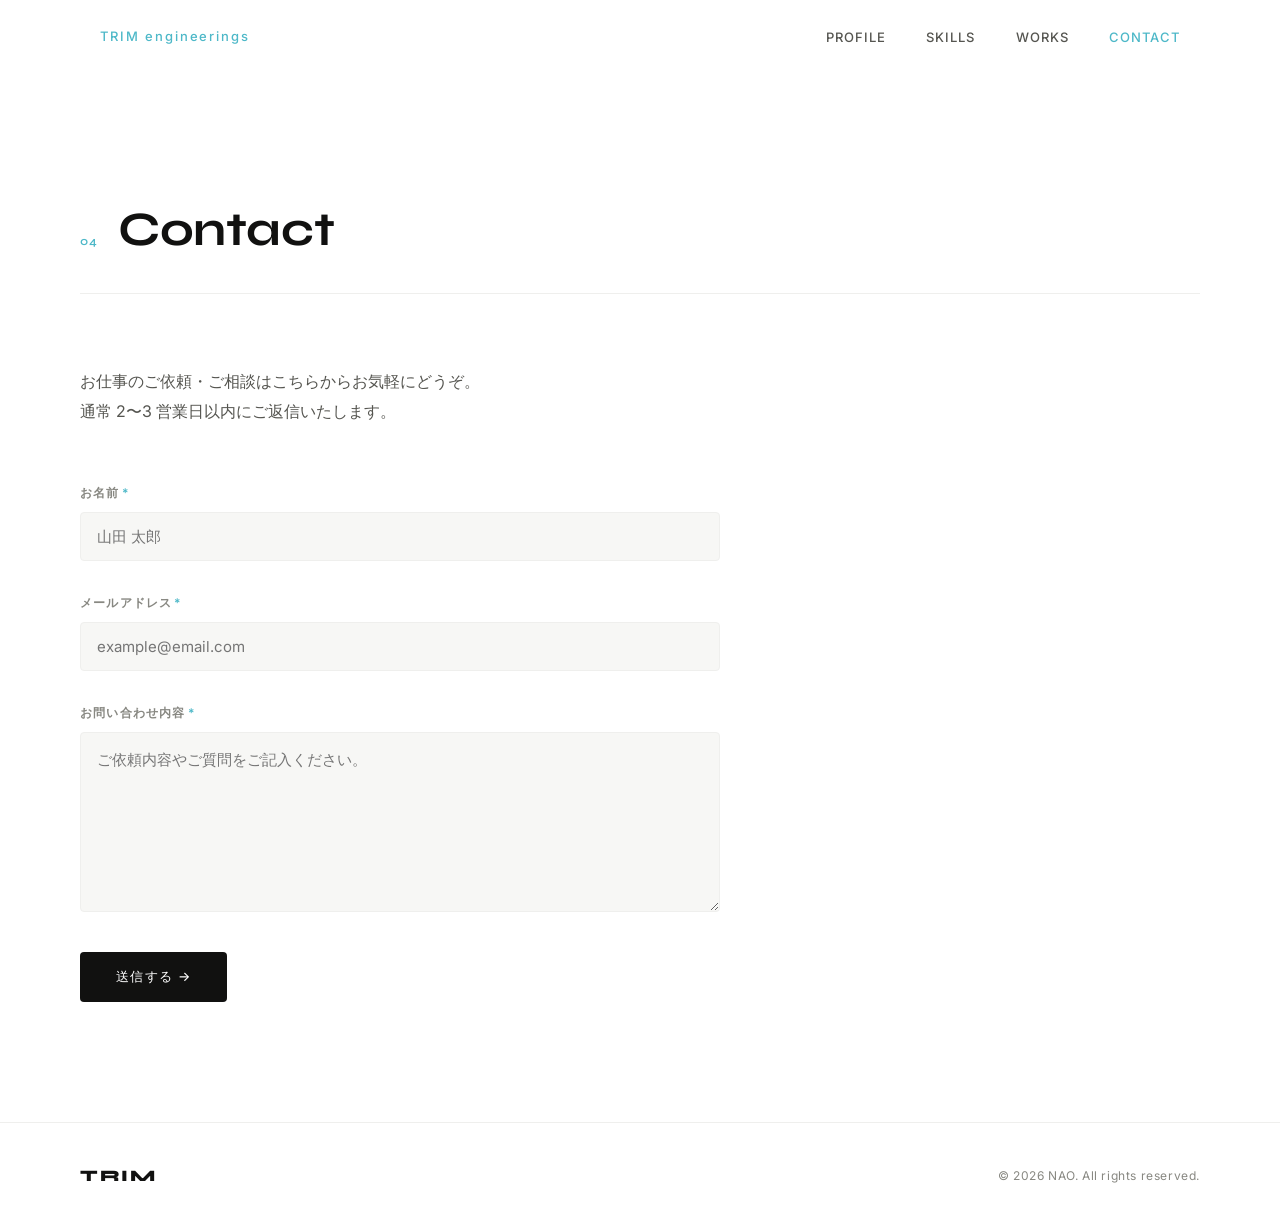
==== contact.html @ 0e418ec1 "Add contact form page Co-Authored-By: Claude Sonnet 4.6 <noreply@anthropic.com>" ====
<!DOCTYPE html>
<html lang="ja">
<head>
  <meta charset="UTF-8">
  <meta name="viewport" content="width=device-width, initial-scale=1.0">
  <title>Contact | NAO</title>
  <link rel="stylesheet" href="style.css">
  <link rel="preconnect" href="https://fonts.googleapis.com">
  <link rel="preconnect" href="https://fonts.gstatic.com" crossorigin>
  <link href="https://fonts.googleapis.com/css2?family=Inter:wght@300;400;500;600&family=Syne:wght@400;600;700;800&display=swap" rel="stylesheet">
  <style>
    .contact {
      background: var(--white);
    }

    .contact__inner {
      max-width: 640px;
    }

    .contact__lead {
      font-size: 1rem;
      line-height: 1.9;
      color: var(--text-secondary);
      margin-bottom: 56px;
    }

    .form__group {
      margin-bottom: 32px;
    }

    .form__label {
      display: block;
      font-size: 0.75rem;
      font-weight: 600;
      letter-spacing: 0.1em;
      text-transform: uppercase;
      color: var(--dark-gray);
      margin-bottom: 10px;
    }

    .form__label span {
      color: var(--color);
      margin-left: 2px;
    }

    .form__input,
    .form__textarea {
      width: 100%;
      background: var(--off-white);
      border: 1px solid var(--light-gray);
      border-radius: var(--radius);
      padding: 14px 16px;
      font-family: var(--font-body);
      font-size: 0.9375rem;
      color: var(--text-primary);
      transition: border-color var(--transition), background var(--transition);
      outline: none;
      -webkit-appearance: none;
    }

    .form__input:focus,
    .form__textarea:focus {
      border-color: var(--color);
      background: var(--white);
    }

    .form__textarea {
      resize: vertical;
      min-height: 180px;
      line-height: 1.7;
    }

    .form__button {
      display: inline-flex;
      align-items: center;
      gap: 12px;
      background: var(--text-primary);
      color: var(--white);
      font-family: var(--font-body);
      font-size: 0.8125rem;
      font-weight: 500;
      letter-spacing: 0.1em;
      text-transform: uppercase;
      border: none;
      border-radius: var(--radius);
      padding: 16px 36px;
      cursor: pointer;
      transition: background var(--transition), transform var(--transition);
    }

    .form__button:hover {
      background: var(--color);
      transform: translateY(-2px);
    }

    .form__button:active {
      transform: translateY(0);
    }
  </style>
</head>
<body>

  <!-- Navigation -->
  <nav class="nav">
    <div class="nav__inner">
      <a href="index.html" class="nav__logo">TRIM engineerings</a>
      <ul class="nav__links">
        <li><a href="index.html#profile">Profile</a></li>
        <li><a href="index.html#skills">Skills</a></li>
        <li><a href="index.html#works">Works</a></li>
        <li><a href="contact.html" style="color: var(--color);">Contact</a></li>
      </ul>
      <button class="nav__hamburger" aria-label="menu">
        <span></span><span></span><span></span>
      </button>
    </div>
  </nav>

  <!-- Mobile Menu -->
  <div class="mobile-menu">
    <ul>
      <li><a href="index.html#profile">Profile</a></li>
      <li><a href="index.html#skills">Skills</a></li>
      <li><a href="index.html#works">Works</a></li>
      <li><a href="contact.html">Contact</a></li>
    </ul>
  </div>

  <!-- Contact -->
  <section class="section contact" style="padding-top: calc(var(--section-pad) + 72px);">
    <div class="container">
      <div class="section__header">
        <span class="section__num">04</span>
        <h2 class="section__title">Contact</h2>
      </div>
      <div class="contact__inner">
        <p class="contact__lead">お仕事のご依頼・ご相談はこちらからお気軽にどうぞ。<br>通常 2〜3 営業日以内にご返信いたします。</p>

        <form action="https://formspree.io/f/xjgjlzaw" method="post">

          <div class="form__group">
            <label class="form__label" for="name">お名前<span>*</span></label>
            <input
              class="form__input"
              type="text"
              id="name"
              name="name"
              placeholder="山田 太郎"
              required
            >
          </div>

          <div class="form__group">
            <label class="form__label" for="email">メールアドレス<span>*</span></label>
            <input
              class="form__input"
              type="email"
              id="email"
              name="email"
              placeholder="example@email.com"
              required
            >
          </div>

          <div class="form__group">
            <label class="form__label" for="message">お問い合わせ内容<span>*</span></label>
            <textarea
              class="form__textarea"
              id="message"
              name="message"
              placeholder="ご依頼内容やご質問をご記入ください。"
              required
            ></textarea>
          </div>

          <button class="form__button" type="submit">送信する →</button>

        </form>
      </div>
    </div>
  </section>

  <!-- Footer -->
  <footer class="footer">
    <div class="container">
      <p class="footer__logo">TRIM</p>
      <p class="footer__copy">&copy; 2026 NAO. All rights reserved.</p>
    </div>
  </footer>

  <script src="script.js"></script>
</body>
</html>
---- style.css ----
/* =============================================
   RESET & BASE
============================================= */
*, *::before, *::after {
  box-sizing: border-box;
  margin: 0;
  padding: 0;
}

:root {
  --white: #ffffff;
  --off-white: #f7f7f5;
  --light-gray: #efefed;
  --mid-gray: #c8c8c4;
  --dark-gray: #888882;
  --text-primary: #111110;
  --text-secondary: #555550;
  --accent: #111110;
  --accent-light: #e8e8e4;
  --color: #4DB8C8;

  --font-display: 'Syne', sans-serif;
  --font-body: 'Inter', sans-serif;

  --container: 1200px;
  --section-pad: 120px;
  --radius: 4px;
  --transition: 0.35s cubic-bezier(0.25, 0.46, 0.45, 0.94);
}

html {
  scroll-behavior: smooth;
  font-size: 16px;
}

body {
  background-color: var(--white);
  color: var(--text-primary);
  font-family: var(--font-body);
  font-weight: 400;
  line-height: 1.6;
  -webkit-font-smoothing: antialiased;
}

img {
  display: block;
  max-width: 100%;
}

a {
  text-decoration: none;
  color: inherit;
}

ul {
  list-style: none;
}

/* =============================================
   LAYOUT
============================================= */
.container {
  max-width: var(--container);
  margin: 0 auto;
  padding: 0 40px;
}

/* =============================================
   NAVIGATION
============================================= */
.nav {
  position: fixed;
  top: 0;
  left: 0;
  right: 0;
  z-index: 100;
  padding: 24px 0;
  transition: background var(--transition), padding var(--transition), box-shadow var(--transition);
}

.nav.scrolled {
  background: rgba(255, 255, 255, 0.92);
  backdrop-filter: blur(12px);
  -webkit-backdrop-filter: blur(12px);
  padding: 16px 0;
  box-shadow: 0 1px 0 var(--light-gray);
}

.nav__inner {
  max-width: var(--container);
  margin: 0 auto;
  padding: 0 60px;
  display: flex;
  align-items: center;
  justify-content: space-between;
}

.nav__logo {
  font-family: var(--font-body);
  font-weight: 500;
  font-size: 0.8125rem;
  letter-spacing: 0.15em;
  color: var(--color) !important;
}

.nav__links {
  display: flex;
  gap: 40px;
}

.nav__links a {
  font-family: var(--font-body);
  font-size: 0.8125rem;
  font-weight: 500;
  letter-spacing: 0.08em;
  text-transform: uppercase;
  color: var(--text-secondary);
  transition: color var(--transition);
  position: relative;
}

.nav__links a::after {
  content: '';
  position: absolute;
  bottom: -2px;
  left: 0;
  width: 0;
  height: 1px;
  background: var(--color);
  transition: width var(--transition);
}

.nav__links a:hover {
  color: var(--color);
}

.nav__links a:hover::after {
  width: 100%;
}

.nav__hamburger {
  display: none;
  flex-direction: column;
  gap: 5px;
  background: none;
  border: none;
  cursor: pointer;
  padding: 4px;
}

.nav__hamburger span {
  display: block;
  width: 24px;
  height: 1.5px;
  background: var(--text-primary);
  transition: var(--transition);
}

/* =============================================
   MOBILE MENU
============================================= */
.mobile-menu {
  display: none;
  position: fixed;
  inset: 0;
  z-index: 99;
  background: var(--white);
  flex-direction: column;
  align-items: center;
  justify-content: center;
  opacity: 0;
  pointer-events: none;
  transition: opacity var(--transition);
}

.mobile-menu.open {
  opacity: 1;
  pointer-events: auto;
}

.mobile-menu ul {
  display: flex;
  flex-direction: column;
  gap: 32px;
  text-align: center;
}

.mobile-menu a {
  font-family: var(--font-display);
  font-size: 2.5rem;
  font-weight: 700;
  letter-spacing: 0.04em;
  color: var(--text-primary);
  transition: color var(--transition);
}

.mobile-menu a:hover {
  color: var(--dark-gray);
}

/* =============================================
   HERO
============================================= */
.hero {
  min-height: 100vh;
  display: flex;
  align-items: center;
  padding: 0 40px;
  max-width: var(--container);
  margin: 0 auto;
  position: relative;
  overflow: hidden;
}

.hero__content {
  position: relative;
  z-index: 2;
}

.hero__eyebrow {
  font-size: 0.8125rem;
  font-weight: 500;
  letter-spacing: 0.15em;
  text-transform: uppercase;
  color: var(--dark-gray);
  margin-bottom: 24px;
  opacity: 0;
  animation: fadeUp 0.8s cubic-bezier(0.25, 0.46, 0.45, 0.94) 0.2s forwards;
}

.hero__title {
  font-family: var(--font-display);
  font-size: clamp(3.5rem, 8vw, 8rem);
  font-weight: 800;
  line-height: 1;
  letter-spacing: -0.02em;
  color: var(--text-primary);
  opacity: 0;
  animation: fadeUp 0.8s cubic-bezier(0.25, 0.46, 0.45, 0.94) 0.4s forwards;
}

.hero__scroll {
  display: flex;
  align-items: center;
  gap: 16px;
  margin-top: 64px;
  opacity: 0;
  animation: fadeUp 0.8s cubic-bezier(0.25, 0.46, 0.45, 0.94) 0.7s forwards;
}

.hero__scroll span {
  font-size: 0.75rem;
  letter-spacing: 0.1em;
  text-transform: uppercase;
  color: var(--dark-gray);
}

.hero__scroll-line {
  width: 60px;
  height: 1px;
  background: var(--mid-gray);
  position: relative;
  overflow: hidden;
}

.hero__scroll-line::after {
  content: '';
  position: absolute;
  top: 0;
  left: -100%;
  width: 100%;
  height: 100%;
  background: var(--color);
  animation: slide 2s ease-in-out infinite;
}

.hero__deco {
  position: absolute;
  right: -100px;
  top: 50%;
  transform: translateY(-50%);
  pointer-events: none;
}

.hero__circle {
  width: 500px;
  height: 500px;
  border-radius: 50%;
  border: 1px solid var(--light-gray);
  opacity: 0;
  animation: fadeIn 1.2s ease 0.8s forwards;
}

.hero__circle::before {
  content: '';
  position: absolute;
  inset: 60px;
  border-radius: 50%;
  border: 1px solid var(--light-gray);
}

.hero__circle::after {
  content: '';
  position: absolute;
  inset: 120px;
  border-radius: 50%;
  border: 1px solid var(--light-gray);
}

/* =============================================
   SECTION COMMON
============================================= */
.section {
  padding: var(--section-pad) 0;
}

.section__header {
  display: flex;
  align-items: baseline;
  gap: 20px;
  margin-bottom: 72px;
  padding-bottom: 24px;
  border-bottom: 1px solid var(--light-gray);
}

.section__num {
  font-family: var(--font-display);
  font-size: 0.75rem;
  font-weight: 600;
  letter-spacing: 0.1em;
  color: var(--color);
}

.section__title {
  font-family: var(--font-display);
  font-size: clamp(2rem, 4vw, 3rem);
  font-weight: 700;
  letter-spacing: -0.01em;
  color: var(--text-primary);
}

/* =============================================
   PROFILE
============================================= */
.profile {
  background: var(--white);
}

.profile__inner {
  display: grid;
  grid-template-columns: 360px 1fr;
  gap: 80px;
  align-items: start;
}

.profile__image-wrap {
  position: relative;
}

.profile__image-bg {
  position: absolute;
  top: 20px;
  left: 20px;
  right: -20px;
  bottom: -20px;
  background: var(--off-white);
  border-radius: var(--radius);
  z-index: 0;
}

.profile__image {
  position: relative;
  z-index: 1;
  width: 100%;
  aspect-ratio: 4/5;
  object-fit: cover;
  border-radius: var(--radius);
}

.profile__image-placeholder {
  position: absolute;
  inset: 0;
  z-index: 0;
  background: var(--light-gray);
  border-radius: var(--radius);
  display: flex;
  align-items: center;
  justify-content: center;
}

.profile__image-placeholder span {
  font-size: 0.75rem;
  letter-spacing: 0.1em;
  text-transform: uppercase;
  color: var(--mid-gray);
}

.profile__name {
  font-family: var(--font-display);
  font-size: 2rem;
  font-weight: 700;
  margin-bottom: 8px;
}

.profile__role {
  font-size: 0.875rem;
  font-weight: 500;
  letter-spacing: 0.05em;
  color: var(--dark-gray);
  text-transform: uppercase;
  margin-bottom: 32px;
}

.profile__bio {
  font-size: 1rem;
  line-height: 1.9;
  color: var(--text-secondary);
  margin-bottom: 48px;
}

.profile__meta {
  display: flex;
  flex-direction: column;
  gap: 16px;
  border-top: 1px solid var(--light-gray);
  padding-top: 32px;
}

.profile__meta li {
  display: flex;
  gap: 24px;
  font-size: 0.875rem;
}

.profile__meta li span {
  font-weight: 600;
  letter-spacing: 0.05em;
  text-transform: uppercase;
  font-size: 0.75rem;
  color: var(--dark-gray);
  min-width: 100px;
}

/* =============================================
   SKILLS
============================================= */
.skills {
  background: var(--off-white);
}

.skills__grid {
  display: grid;
  grid-template-columns: repeat(4, 1fr);
  gap: 2px;
}

.skill-card {
  background: var(--white);
  padding: 48px 36px;
  transition: transform var(--transition);
}

.skill-card:hover {
  transform: translateY(-4px);
}

.skill-card__icon {
  font-size: 1.5rem;
  margin-bottom: 24px;
  color: var(--color);
}

.skill-card__title {
  font-family: var(--font-display);
  font-size: 1.125rem;
  font-weight: 700;
  margin-bottom: 20px;
  letter-spacing: 0.02em;
}

.skill-card__list {
  display: flex;
  flex-direction: column;
  gap: 10px;
}

.skill-card__list li {
  font-size: 0.8125rem;
  color: var(--text-secondary);
  line-height: 1.5;
  padding-left: 12px;
  position: relative;
}

.skill-card__list li::before {
  content: '—';
  position: absolute;
  left: 0;
  color: var(--mid-gray);
  font-size: 0.625rem;
  top: 2px;
}

/* =============================================
   WORKS
============================================= */
.works {
  background: var(--white);
}

.works__grid {
  display: grid;
  grid-template-columns: repeat(2, 1fr);
  gap: 40px;
  max-width: 900px;
}

.work-card {
  cursor: pointer;
}

.work-card__thumb {
  position: relative;
  aspect-ratio: 16/10;
  background: var(--off-white);
  overflow: hidden;
  border-radius: var(--radius);
  margin-bottom: 20px;
}

.work-card__thumb img {
  width: 100%;
  height: 100%;
  object-fit: cover;
  transition: transform 0.6s var(--transition);
}

.work-card:hover .work-card__thumb img {
  transform: scale(1.04);
}

.work-card__thumb-placeholder {
  position: absolute;
  inset: 0;
  display: flex;
  align-items: center;
  justify-content: center;
  font-family: var(--font-display);
  font-size: 4rem;
  font-weight: 800;
  color: var(--light-gray);
  z-index: 0;
}

.work-card__overlay {
  position: absolute;
  inset: 0;
  background: rgba(17, 17, 16, 0.6);
  display: flex;
  align-items: center;
  justify-content: center;
  opacity: 0;
  transition: opacity var(--transition);
  z-index: 2;
}

.work-card:hover .work-card__overlay {
  opacity: 1;
}

.work-card__link {
  font-family: var(--font-display);
  font-size: 1rem;
  font-weight: 600;
  letter-spacing: 0.05em;
  color: var(--white);
  border: 1px solid rgba(255, 255, 255, 0.4);
  padding: 12px 28px;
  border-radius: 100px;
  transition: background var(--transition), border-color var(--transition), color var(--transition);
}

.work-card__link:hover {
  background: var(--color);
  color: var(--white);
  border-color: var(--color);
}

.work-card__tag {
  display: inline-block;
  font-size: 0.6875rem;
  font-weight: 600;
  letter-spacing: 0.1em;
  text-transform: uppercase;
  color: var(--color);
  border: 1px solid var(--color);
  padding: 4px 10px;
  border-radius: 100px;
  margin-bottom: 10px;
}

.work-card__title {
  font-family: var(--font-display);
  font-size: 1.25rem;
  font-weight: 700;
  margin-bottom: 6px;
  letter-spacing: -0.01em;
}

.work-card__desc {
  font-size: 0.8125rem;
  color: var(--dark-gray);
  letter-spacing: 0.02em;
}

/* =============================================
   FOOTER
============================================= */
.footer {
  border-top: 1px solid var(--light-gray);
  padding: 40px 0;
}

.footer .container {
  display: flex;
  align-items: center;
  justify-content: space-between;
}

.footer__logo {
  font-family: var(--font-display);
  font-size: 1rem;
  font-weight: 800;
  letter-spacing: 0.1em;
}

.footer__copy {
  font-size: 0.75rem;
  color: var(--dark-gray);
  letter-spacing: 0.05em;
}

/* =============================================
   ANIMATIONS
============================================= */
@keyframes fadeUp {
  from {
    opacity: 0;
    transform: translateY(24px);
  }
  to {
    opacity: 1;
    transform: translateY(0);
  }
}

@keyframes fadeIn {
  from { opacity: 0; }
  to { opacity: 1; }
}

@keyframes slide {
  0% { left: -100%; }
  50% { left: 100%; }
  100% { left: 100%; }
}

/* =============================================
   RESPONSIVE
============================================= */
@media (max-width: 1024px) {
  .skills__grid {
    grid-template-columns: repeat(2, 1fr);
  }

  .profile__inner {
    grid-template-columns: 280px 1fr;
    gap: 48px;
  }
}

@media (max-width: 768px) {
  :root {
    --section-pad: 80px;
  }

  .container {
    padding: 0 24px;
  }

  .nav__inner {
    padding: 0 32px;
  }

  .nav__links {
    display: none;
  }

  .nav__hamburger {
    display: flex;
  }

  .mobile-menu {
    display: flex;
  }

  .hero {
    padding: 0 24px;
    padding-top: 100px;
  }

  .hero__deco {
    display: none;
  }

  .profile__inner {
    grid-template-columns: 1fr;
    gap: 40px;
  }

  .profile__image-wrap {
    max-width: 280px;
  }

  .skills__grid {
    grid-template-columns: 1fr;
    gap: 2px;
  }

  .works__grid {
    grid-template-columns: 1fr;
    gap: 32px;
  }

  .footer .container {
    flex-direction: column;
    gap: 12px;
    text-align: center;
  }

  .section__header {
    margin-bottom: 48px;
  }
}

@media (max-width: 480px) {
  .hero__title {
    font-size: 3rem;
  }
}
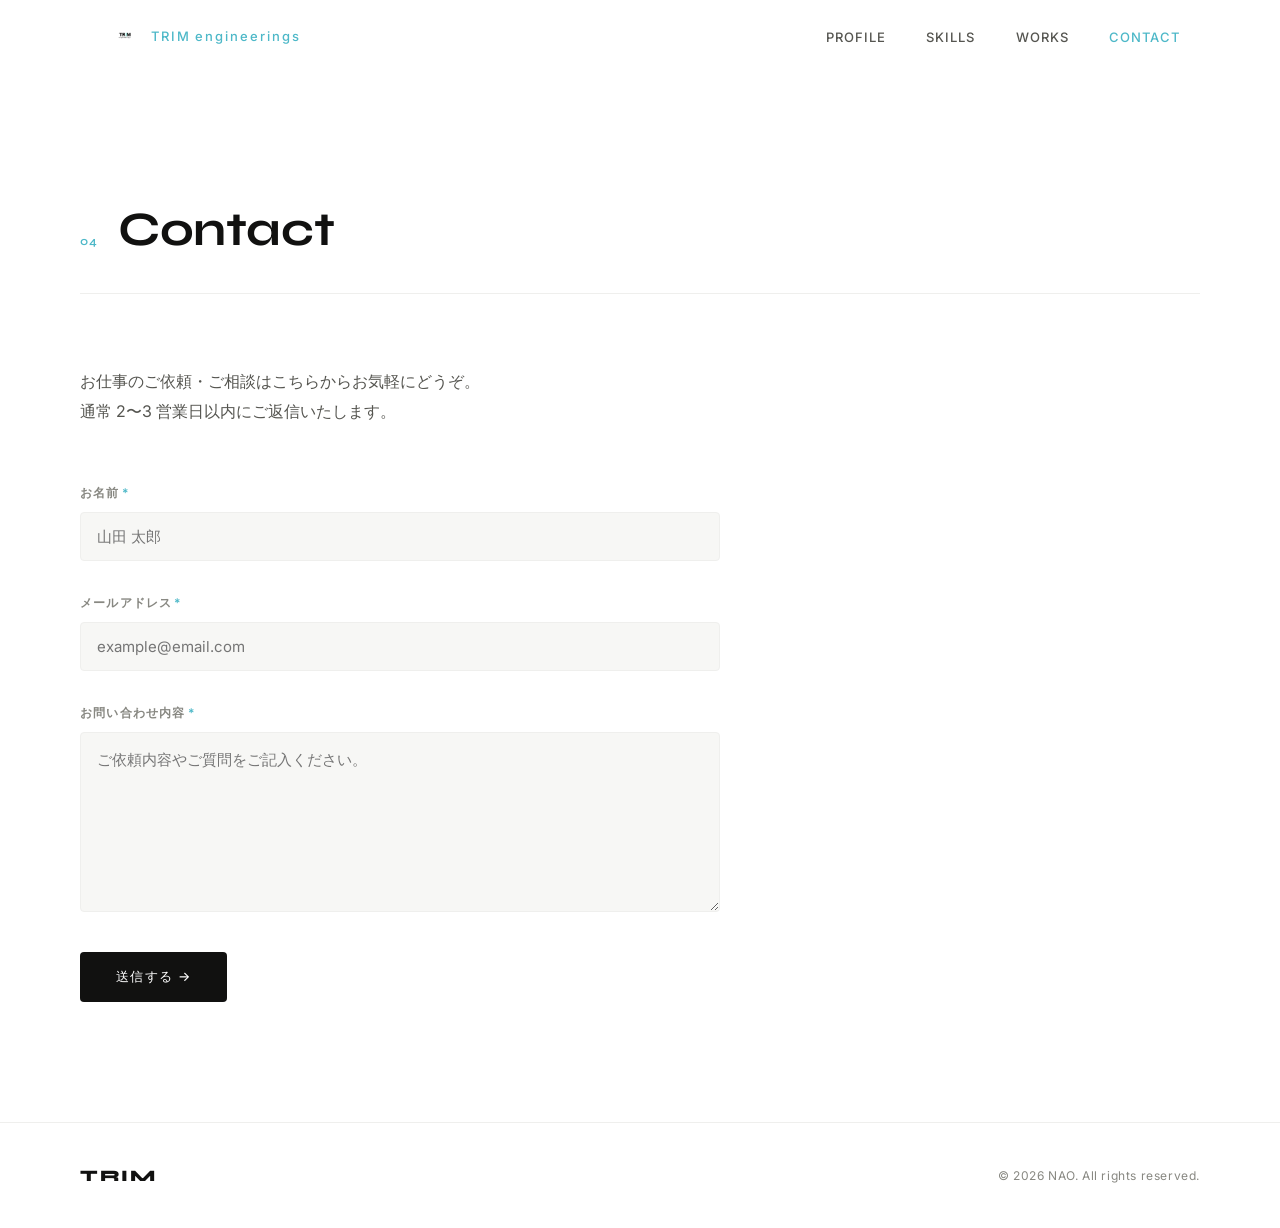
==== commit 8bf09174: "Add TRiM logo to header Co-Authored-By: Claude Sonnet 4.6 <noreply@anthropic.com>" ====
--- a/contact.html
+++ b/contact.html
@@ -3,7 +3,9 @@
 <head>
   <meta charset="UTF-8">
   <meta name="viewport" content="width=device-width, initial-scale=1.0">
-  <title>Contact | NAO</title>
+  <title>お問い合わせ | NAO | 大阪浪速区のフリーランス Web エンジニア・ホームページ制作・システム開発</title>
+  <meta name="description" content="大阪浪速区のフリーランス Web エンジニア・デザイナー NAO へのお問い合わせページ。ホームページ制作・システム開発のご依頼・ご相談はこちらからお気軽にどうぞ。">
+  <meta name="keywords" content="大阪浪速区,システム開発,ホームページ制作,フリーランス,Webエンジニア,Webデザイン,お問い合わせ">
   <link rel="stylesheet" href="style.css">
   <link rel="preconnect" href="https://fonts.googleapis.com">
   <link rel="preconnect" href="https://fonts.gstatic.com" crossorigin>
@@ -103,7 +105,10 @@
   <!-- Navigation -->
   <nav class="nav">
     <div class="nav__inner">
-      <a href="index.html" class="nav__logo">TRIM engineerings</a>
+      <a href="index.html" class="nav__logo">
+        <img src="images/trimlogo.png" alt="" class="nav__logo-img">
+        TRIM engineerings
+      </a>
       <ul class="nav__links">
         <li><a href="index.html#profile">Profile</a></li>
         <li><a href="index.html#skills">Skills</a></li>
--- a/style.css
+++ b/style.css
@@ -101,6 +101,15 @@
   font-size: 0.8125rem;
   letter-spacing: 0.15em;
   color: var(--color) !important;
+  display: flex;
+  align-items: center;
+  gap: 8px;
+}
+
+.nav__logo-img {
+  height: 24px;
+  width: auto;
+  display: block;
 }
 
 .nav__links {
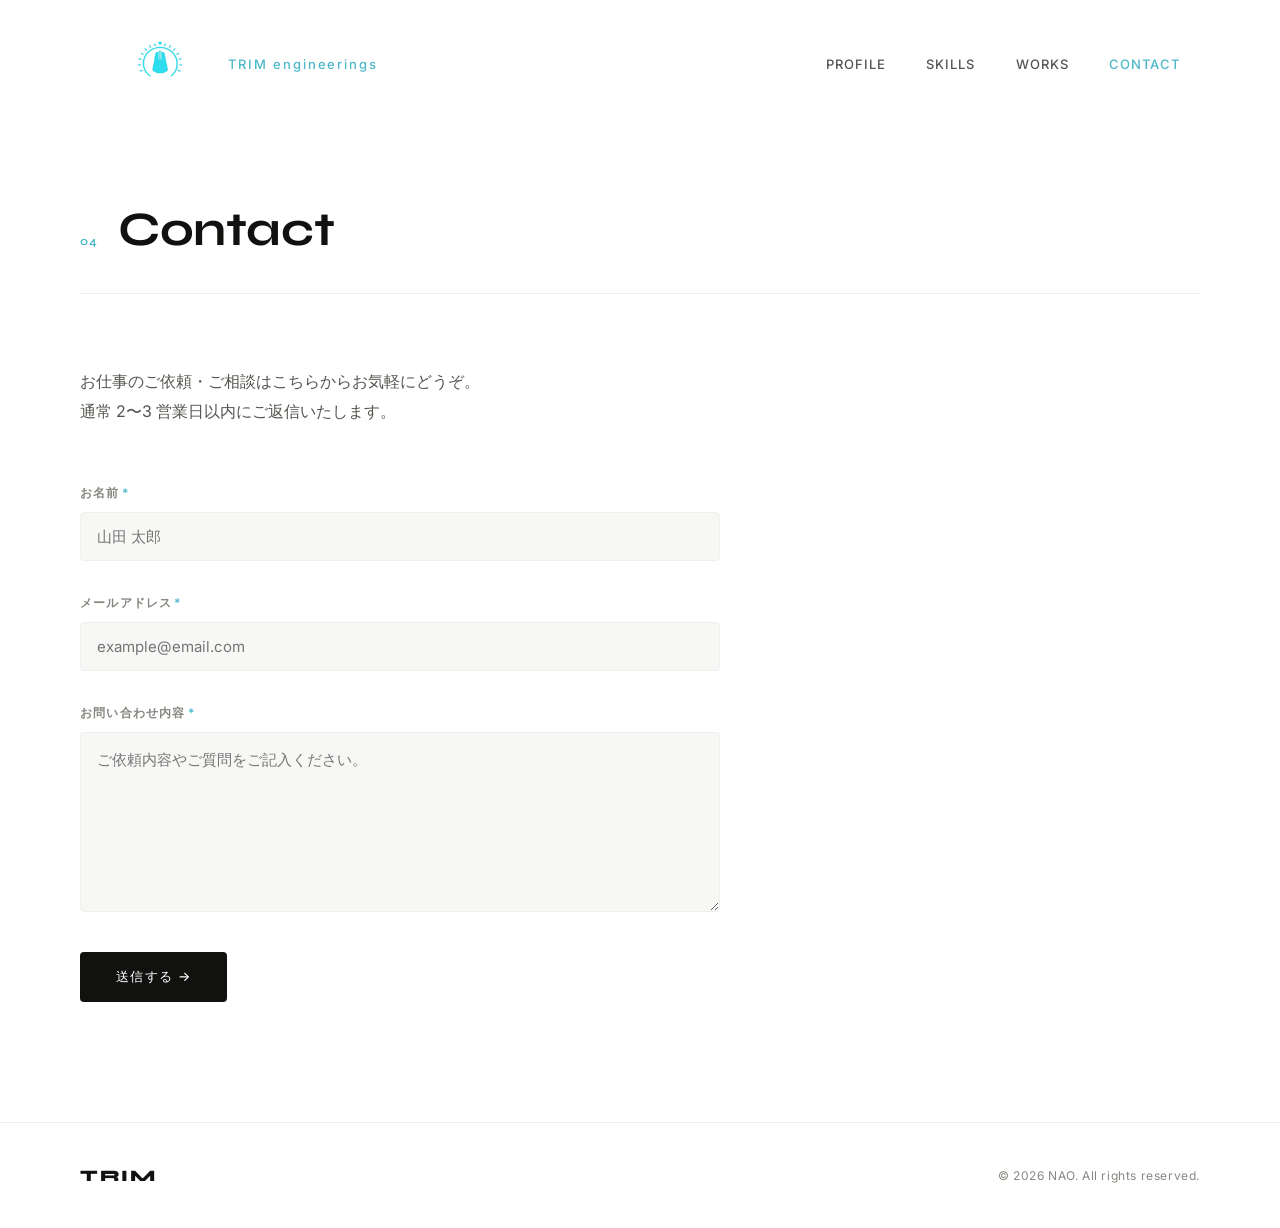
==== commit dbb4d3d1: "Replace logo image with trimknob.png Co-Authored-By: Claude Sonnet 4.6 <noreply@anthropic.com>" ====
--- a/contact.html
+++ b/contact.html
@@ -106,7 +106,7 @@
   <nav class="nav">
     <div class="nav__inner">
       <a href="index.html" class="nav__logo">
-        <img src="images/trimlogo.png" alt="" class="nav__logo-img">
+        <img src="images/trimknob.png" alt="" class="nav__logo-img">
         TRIM engineerings
       </a>
       <ul class="nav__links">
--- a/style.css
+++ b/style.css
@@ -107,8 +107,8 @@
 }
 
 .nav__logo-img {
-  height: 24px;
-  width: auto;
+  width: 120px;
+  height: auto;
   display: block;
 }
 
@@ -701,6 +701,10 @@
     padding: 0 32px;
   }
 
+  .nav__logo-img {
+    width: 80px;
+  }
+
   .nav__links {
     display: none;
   }
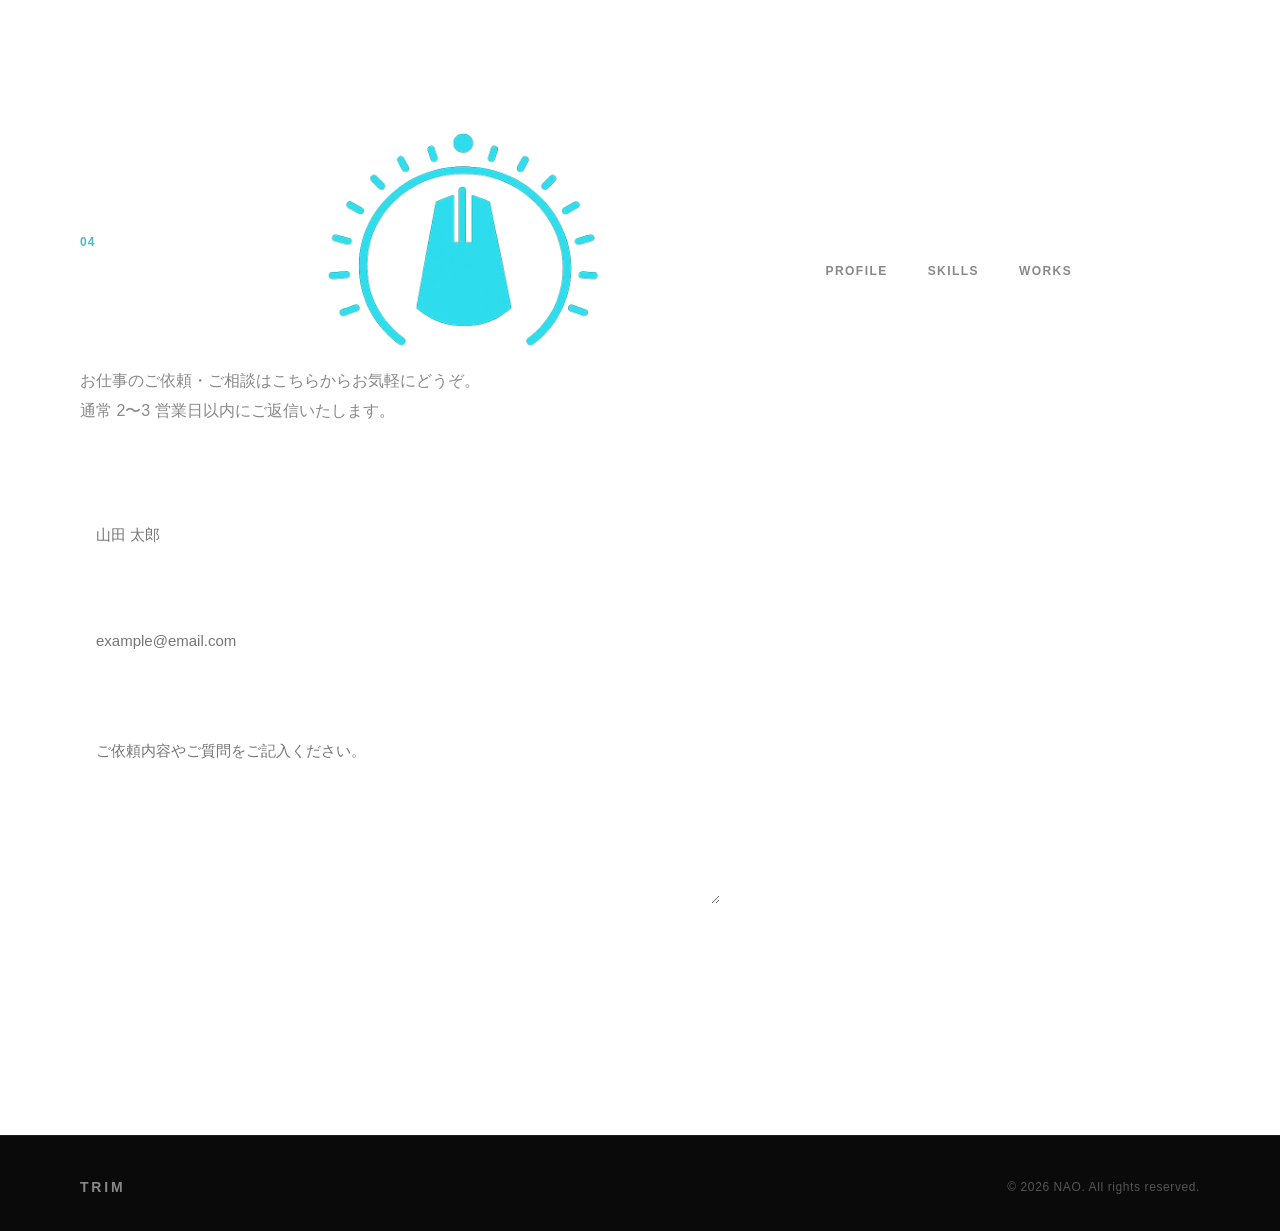
==== commit 41ac9c53: "PDiOSを作品に追加" ====
--- a/contact.html
+++ b/contact.html
@@ -66,10 +66,59 @@
       background: var(--white);
     }
 
+    .form__input--error,
+    .form__textarea--error {
+      border-color: #e05252 !important;
+      background: #fff8f8 !important;
+    }
+
     .form__textarea {
       resize: vertical;
       min-height: 180px;
       line-height: 1.7;
+    }
+
+    .form__error-msg {
+      display: none;
+      font-size: 0.75rem;
+      color: #e05252;
+      margin-top: 6px;
+      letter-spacing: 0.02em;
+    }
+
+    .form__error-msg.visible {
+      display: block;
+    }
+
+    .form__alert {
+      display: none;
+      padding: 14px 18px;
+      border-radius: var(--radius);
+      font-size: 0.875rem;
+      line-height: 1.6;
+      margin-bottom: 32px;
+    }
+
+    .form__alert.visible {
+      display: block;
+    }
+
+    .form__alert--error {
+      background: #fff2f2;
+      border: 1px solid #f5c6c6;
+      color: #c0392b;
+    }
+
+    .form__alert--success {
+      background: #f0faf4;
+      border: 1px solid #b2dfcc;
+      color: #1e7a4a;
+    }
+
+    .form__alert--rate-limit {
+      background: #fffbf0;
+      border: 1px solid #f5e4a0;
+      color: #7d6608;
     }
 
     .form__button {
@@ -87,16 +136,60 @@
       border-radius: var(--radius);
       padding: 16px 36px;
       cursor: pointer;
-      transition: background var(--transition), transform var(--transition);
-    }
-
-    .form__button:hover {
+      transition: background var(--transition), transform var(--transition), opacity var(--transition);
+    }
+
+    .form__button:hover:not(:disabled) {
       background: var(--color);
       transform: translateY(-2px);
     }
 
-    .form__button:active {
+    .form__button:active:not(:disabled) {
       transform: translateY(0);
+    }
+
+    .form__button:disabled {
+      opacity: 0.6;
+      cursor: not-allowed;
+    }
+
+    .form__button--loading .btn-text {
+      display: none;
+    }
+
+    .form__button--loading .btn-loading {
+      display: inline-flex;
+      align-items: center;
+      gap: 8px;
+    }
+
+    .btn-loading {
+      display: none;
+    }
+
+    .btn-spinner {
+      width: 14px;
+      height: 14px;
+      border: 2px solid rgba(255,255,255,0.4);
+      border-top-color: var(--white);
+      border-radius: 50%;
+      animation: spin 0.7s linear infinite;
+    }
+
+    @keyframes spin {
+      to { transform: rotate(360deg); }
+    }
+
+    .char-counter {
+      font-size: 0.6875rem;
+      color: var(--mid-gray);
+      text-align: right;
+      margin-top: 4px;
+      letter-spacing: 0.02em;
+    }
+
+    .char-counter.warn {
+      color: #e05252;
     }
   </style>
 </head>
@@ -141,7 +234,10 @@
       <div class="contact__inner">
         <p class="contact__lead">お仕事のご依頼・ご相談はこちらからお気軽にどうぞ。<br>通常 2〜3 営業日以内にご返信いたします。</p>
 
-        <form action="https://formspree.io/f/xjgjlzaw" method="post">
+        <!-- アラート（rate limit / 送信エラー / 送信成功） -->
+        <div id="form-alert" class="form__alert" role="alert" aria-live="polite"></div>
+
+        <form id="contact-form" novalidate>
 
           <div class="form__group">
             <label class="form__label" for="name">お名前<span>*</span></label>
@@ -151,8 +247,10 @@
               id="name"
               name="name"
               placeholder="山田 太郎"
-              required
+              maxlength="100"
+              autocomplete="name"
             >
+            <p class="form__error-msg" id="name-error" role="alert"></p>
           </div>
 
           <div class="form__group">
@@ -163,8 +261,10 @@
               id="email"
               name="email"
               placeholder="example@email.com"
-              required
+              maxlength="254"
+              autocomplete="email"
             >
+            <p class="form__error-msg" id="email-error" role="alert"></p>
           </div>
 
           <div class="form__group">
@@ -174,11 +274,19 @@
               id="message"
               name="message"
               placeholder="ご依頼内容やご質問をご記入ください。"
-              required
+              maxlength="5000"
             ></textarea>
+            <div class="char-counter" id="char-counter">0 / 5000</div>
+            <p class="form__error-msg" id="message-error" role="alert"></p>
           </div>
 
-          <button class="form__button" type="submit">送信する →</button>
+          <button class="form__button" type="submit" id="submit-btn">
+            <span class="btn-text">送信する →</span>
+            <span class="btn-loading">
+              <span class="btn-spinner"></span>
+              送信中...
+            </span>
+          </button>
 
         </form>
       </div>
@@ -194,5 +302,6 @@
   </footer>
 
   <script src="script.js"></script>
+  <script src="contact-form.js"></script>
 </body>
 </html>
--- a/style.css
+++ b/style.css
@@ -8,19 +8,18 @@
 }
 
 :root {
-  --white: #ffffff;
-  --off-white: #f7f7f5;
-  --light-gray: #efefed;
-  --mid-gray: #c8c8c4;
-  --dark-gray: #888882;
-  --text-primary: #111110;
-  --text-secondary: #555550;
-  --accent: #111110;
-  --accent-light: #e8e8e4;
-  --color: #4DB8C8;
-
-  --font-display: 'Syne', sans-serif;
-  --font-body: 'Inter', sans-serif;
+  --bg:           #0A0A0A;
+  --bg-subtle:    #111111;
+  --bg-card:      #141414;
+  --white:        #ffffff;
+  --text-primary: #ffffff;
+  --text-secondary: #888888;
+  --text-muted:   #555555;
+  --accent:       #4DB8C8;
+  --accent-dim:   rgba(77, 184, 200, 0.4);
+  --border:       rgba(255, 255, 255, 0.08);
+
+  --font-main: 'Poppins', sans-serif;
 
   --container: 1200px;
   --section-pad: 120px;
@@ -34,9 +33,9 @@
 }
 
 body {
-  background-color: var(--white);
+  background-color: var(--bg);
   color: var(--text-primary);
-  font-family: var(--font-body);
+  font-family: var(--font-main);
   font-weight: 400;
   line-height: 1.6;
   -webkit-font-smoothing: antialiased;
@@ -74,16 +73,16 @@
   left: 0;
   right: 0;
   z-index: 100;
-  padding: 24px 0;
-  transition: background var(--transition), padding var(--transition), box-shadow var(--transition);
+  padding: 28px 0;
+  transition: background var(--transition), padding var(--transition);
 }
 
 .nav.scrolled {
-  background: rgba(255, 255, 255, 0.92);
-  backdrop-filter: blur(12px);
-  -webkit-backdrop-filter: blur(12px);
-  padding: 16px 0;
-  box-shadow: 0 1px 0 var(--light-gray);
+  background: rgba(10, 10, 10, 0.9);
+  backdrop-filter: blur(16px);
+  -webkit-backdrop-filter: blur(16px);
+  padding: 18px 0;
+  border-bottom: 1px solid var(--border);
 }
 
 .nav__inner {
@@ -96,20 +95,24 @@
 }
 
 .nav__logo {
-  font-family: var(--font-body);
-  font-weight: 500;
+  font-family: var(--font-main);
+  font-weight: 600;
   font-size: 0.8125rem;
-  letter-spacing: 0.15em;
-  color: var(--color) !important;
+  letter-spacing: 0.12em;
+  color: var(--white);
   display: flex;
   align-items: center;
   gap: 8px;
-}
-
-.nav__logo-img {
-  width: 120px;
-  height: auto;
-  display: block;
+  text-transform: uppercase;
+}
+
+.nav__logo-dot {
+  display: inline-block;
+  width: 8px;
+  height: 8px;
+  border-radius: 50%;
+  background: var(--accent);
+  flex-shrink: 0;
 }
 
 .nav__links {
@@ -118,10 +121,10 @@
 }
 
 .nav__links a {
-  font-family: var(--font-body);
-  font-size: 0.8125rem;
-  font-weight: 500;
-  letter-spacing: 0.08em;
+  font-family: var(--font-main);
+  font-size: 0.75rem;
+  font-weight: 600;
+  letter-spacing: 0.12em;
   text-transform: uppercase;
   color: var(--text-secondary);
   transition: color var(--transition);
@@ -131,16 +134,16 @@
 .nav__links a::after {
   content: '';
   position: absolute;
-  bottom: -2px;
+  bottom: -3px;
   left: 0;
   width: 0;
   height: 1px;
-  background: var(--color);
+  background: var(--accent);
   transition: width var(--transition);
 }
 
 .nav__links a:hover {
-  color: var(--color);
+  color: var(--white);
 }
 
 .nav__links a:hover::after {
@@ -161,7 +164,7 @@
   display: block;
   width: 24px;
   height: 1.5px;
-  background: var(--text-primary);
+  background: var(--white);
   transition: var(--transition);
 }
 
@@ -173,7 +176,7 @@
   position: fixed;
   inset: 0;
   z-index: 99;
-  background: var(--white);
+  background: var(--bg);
   flex-direction: column;
   align-items: center;
   justify-content: center;
@@ -195,16 +198,17 @@
 }
 
 .mobile-menu a {
-  font-family: var(--font-display);
+  font-family: var(--font-main);
   font-size: 2.5rem;
-  font-weight: 700;
+  font-weight: 600;
   letter-spacing: 0.04em;
-  color: var(--text-primary);
+  text-transform: uppercase;
+  color: var(--white);
   transition: color var(--transition);
 }
 
 .mobile-menu a:hover {
-  color: var(--dark-gray);
+  color: var(--accent);
 }
 
 /* =============================================
@@ -214,7 +218,7 @@
   min-height: 100vh;
   display: flex;
   align-items: center;
-  padding: 0 40px;
+  padding: 0 60px;
   max-width: var(--container);
   margin: 0 auto;
   position: relative;
@@ -224,50 +228,67 @@
 .hero__content {
   position: relative;
   z-index: 2;
-}
-
-.hero__eyebrow {
-  font-size: 0.8125rem;
-  font-weight: 500;
-  letter-spacing: 0.15em;
-  text-transform: uppercase;
-  color: var(--dark-gray);
-  margin-bottom: 24px;
+  padding-top: 140px;
+}
+
+.hero__name {
+  font-family: var(--font-main);
+  font-weight: 300;
+  font-size: 0.9rem;
+  letter-spacing: 0.18em;
+  color: var(--accent);
+  text-transform: uppercase;
+  margin-top: 20px;
+  margin-bottom: 0;
   opacity: 0;
-  animation: fadeUp 0.8s cubic-bezier(0.25, 0.46, 0.45, 0.94) 0.2s forwards;
+  animation: fadeUp 0.9s cubic-bezier(0.25, 0.46, 0.45, 0.94) 0.5s forwards;
 }
 
 .hero__title {
-  font-family: var(--font-display);
-  font-size: clamp(3.5rem, 8vw, 8rem);
-  font-weight: 800;
-  line-height: 1;
-  letter-spacing: -0.02em;
-  color: var(--text-primary);
+  font-family: var(--font-main);
+  font-size: clamp(6rem, 15vw, 18rem);
+  font-weight: 600;
+  line-height: 1.0;
+  letter-spacing: -0.03em;
+  color: var(--white);
   opacity: 0;
-  animation: fadeUp 0.8s cubic-bezier(0.25, 0.46, 0.45, 0.94) 0.4s forwards;
+  animation: fadeUp 0.9s cubic-bezier(0.25, 0.46, 0.45, 0.94) 0.3s forwards;
+}
+
+.hero__sub {
+  font-family: var(--font-main);
+  font-size: 0.75rem;
+  font-weight: 600;
+  letter-spacing: 0.22em;
+  text-transform: uppercase;
+  color: var(--text-secondary);
+  margin-top: 12px;
+  opacity: 0;
+  animation: fadeUp 0.9s cubic-bezier(0.25, 0.46, 0.45, 0.94) 0.65s forwards;
 }
 
 .hero__scroll {
   display: flex;
   align-items: center;
   gap: 16px;
-  margin-top: 64px;
+  margin-top: 72px;
   opacity: 0;
-  animation: fadeUp 0.8s cubic-bezier(0.25, 0.46, 0.45, 0.94) 0.7s forwards;
+  animation: fadeUp 0.9s cubic-bezier(0.25, 0.46, 0.45, 0.94) 0.7s forwards;
 }
 
 .hero__scroll span {
-  font-size: 0.75rem;
-  letter-spacing: 0.1em;
-  text-transform: uppercase;
-  color: var(--dark-gray);
+  font-family: var(--font-main);
+  font-size: 0.6875rem;
+  font-weight: 600;
+  letter-spacing: 0.2em;
+  text-transform: uppercase;
+  color: var(--text-muted);
 }
 
 .hero__scroll-line {
   width: 60px;
   height: 1px;
-  background: var(--mid-gray);
+  background: var(--text-muted);
   position: relative;
   overflow: hidden;
 }
@@ -279,41 +300,47 @@
   left: -100%;
   width: 100%;
   height: 100%;
-  background: var(--color);
-  animation: slide 2s ease-in-out infinite;
-}
-
+  background: var(--accent);
+  animation: slide 2.2s ease-in-out infinite;
+}
+
+/* Concentric circles (right bottom) */
 .hero__deco {
   position: absolute;
-  right: -100px;
-  top: 50%;
-  transform: translateY(-50%);
+  right: -5%;
+  top: -15%;
   pointer-events: none;
-}
-
-.hero__circle {
-  width: 500px;
-  height: 500px;
+  opacity: 0;
+  animation: fadeIn 1.4s ease 0.8s forwards;
+}
+
+.hero__circle-outer {
+  width: 380px;
+  height: 380px;
   border-radius: 50%;
-  border: 1px solid var(--light-gray);
-  opacity: 0;
-  animation: fadeIn 1.2s ease 0.8s forwards;
-}
-
-.hero__circle::before {
-  content: '';
+  border: 1px solid var(--accent-dim);
+  position: relative;
+  display: flex;
+  align-items: center;
+  justify-content: center;
+}
+
+.hero__circle-inner {
+  width: 100px;
+  height: 100px;
+  border-radius: 50%;
+  background: var(--accent);
+  opacity: 1.0;
+}
+
+/* Gradient line at bottom of hero */
+.hero__gradient-line {
   position: absolute;
-  inset: 60px;
-  border-radius: 50%;
-  border: 1px solid var(--light-gray);
-}
-
-.hero__circle::after {
-  content: '';
-  position: absolute;
-  inset: 120px;
-  border-radius: 50%;
-  border: 1px solid var(--light-gray);
+  bottom: 0;
+  left: 0;
+  right: 0;
+  height: 1px;
+  background: linear-gradient(to right, transparent, var(--accent), transparent);
 }
 
 /* =============================================
@@ -329,21 +356,21 @@
   gap: 20px;
   margin-bottom: 72px;
   padding-bottom: 24px;
-  border-bottom: 1px solid var(--light-gray);
+  border-bottom: 1px solid var(--border);
 }
 
 .section__num {
-  font-family: var(--font-display);
+  font-family: var(--font-main);
   font-size: 0.75rem;
   font-weight: 600;
   letter-spacing: 0.1em;
-  color: var(--color);
+  color: var(--accent);
 }
 
 .section__title {
-  font-family: var(--font-display);
+  font-family: var(--font-main);
   font-size: clamp(2rem, 4vw, 3rem);
-  font-weight: 700;
+  font-weight: 600;
   letter-spacing: -0.01em;
   color: var(--text-primary);
 }
@@ -352,7 +379,7 @@
    PROFILE
 ============================================= */
 .profile {
-  background: var(--white);
+  background: var(--bg);
 }
 
 .profile__inner {
@@ -368,11 +395,12 @@
 
 .profile__image-bg {
   position: absolute;
-  top: 20px;
-  left: 20px;
-  right: -20px;
-  bottom: -20px;
-  background: var(--off-white);
+  top: 16px;
+  left: 16px;
+  right: -16px;
+  bottom: -16px;
+  background: var(--bg-card);
+  border: 1px solid var(--border);
   border-radius: var(--radius);
   z-index: 0;
 }
@@ -390,7 +418,8 @@
   position: absolute;
   inset: 0;
   z-index: 0;
-  background: var(--light-gray);
+  background: var(--bg-card);
+  border: 1px solid var(--border);
   border-radius: var(--radius);
   display: flex;
   align-items: center;
@@ -401,28 +430,30 @@
   font-size: 0.75rem;
   letter-spacing: 0.1em;
   text-transform: uppercase;
-  color: var(--mid-gray);
+  color: var(--text-muted);
 }
 
 .profile__name {
-  font-family: var(--font-display);
+  font-family: var(--font-main);
   font-size: 2rem;
-  font-weight: 700;
+  font-weight: 600;
+  color: var(--white);
   margin-bottom: 8px;
 }
 
 .profile__role {
-  font-size: 0.875rem;
+  font-family: var(--font-main);
+  font-size: 0.8125rem;
   font-weight: 500;
-  letter-spacing: 0.05em;
-  color: var(--dark-gray);
+  letter-spacing: 0.08em;
+  color: var(--accent);
   text-transform: uppercase;
   margin-bottom: 32px;
 }
 
 .profile__bio {
-  font-size: 1rem;
-  line-height: 1.9;
+  font-size: 0.9375rem;
+  line-height: 2.0;
   color: var(--text-secondary);
   margin-bottom: 48px;
 }
@@ -431,7 +462,7 @@
   display: flex;
   flex-direction: column;
   gap: 16px;
-  border-top: 1px solid var(--light-gray);
+  border-top: 1px solid var(--border);
   padding-top: 32px;
 }
 
@@ -439,14 +470,15 @@
   display: flex;
   gap: 24px;
   font-size: 0.875rem;
+  color: var(--text-secondary);
 }
 
 .profile__meta li span {
   font-weight: 600;
-  letter-spacing: 0.05em;
-  text-transform: uppercase;
-  font-size: 0.75rem;
-  color: var(--dark-gray);
+  letter-spacing: 0.08em;
+  text-transform: uppercase;
+  font-size: 0.6875rem;
+  color: var(--text-muted);
   min-width: 100px;
 }
 
@@ -454,37 +486,41 @@
    SKILLS
 ============================================= */
 .skills {
-  background: var(--off-white);
+  background: var(--bg-subtle);
 }
 
 .skills__grid {
   display: grid;
   grid-template-columns: repeat(4, 1fr);
-  gap: 2px;
+  gap: 1px;
+  background: var(--border);
 }
 
 .skill-card {
-  background: var(--white);
+  background: var(--bg-subtle);
   padding: 48px 36px;
-  transition: transform var(--transition);
+  transition: background var(--transition), transform var(--transition);
 }
 
 .skill-card:hover {
+  background: var(--bg-card);
   transform: translateY(-4px);
 }
 
 .skill-card__icon {
-  font-size: 1.5rem;
+  font-size: 1.25rem;
   margin-bottom: 24px;
-  color: var(--color);
+  color: var(--accent);
 }
 
 .skill-card__title {
-  font-family: var(--font-display);
-  font-size: 1.125rem;
-  font-weight: 700;
+  font-family: var(--font-main);
+  font-size: 1rem;
+  font-weight: 600;
+  color: var(--white);
   margin-bottom: 20px;
-  letter-spacing: 0.02em;
+  letter-spacing: 0.04em;
+  text-transform: uppercase;
 }
 
 .skill-card__list {
@@ -497,7 +533,7 @@
   font-size: 0.8125rem;
   color: var(--text-secondary);
   line-height: 1.5;
-  padding-left: 12px;
+  padding-left: 16px;
   position: relative;
 }
 
@@ -505,16 +541,16 @@
   content: '—';
   position: absolute;
   left: 0;
-  color: var(--mid-gray);
+  color: var(--accent);
   font-size: 0.625rem;
-  top: 2px;
+  top: 3px;
 }
 
 /* =============================================
    WORKS
 ============================================= */
 .works {
-  background: var(--white);
+  background: var(--bg);
 }
 
 .works__grid {
@@ -531,10 +567,11 @@
 .work-card__thumb {
   position: relative;
   aspect-ratio: 16/10;
-  background: var(--off-white);
+  background: var(--bg-card);
   overflow: hidden;
   border-radius: var(--radius);
   margin-bottom: 20px;
+  border: 1px solid var(--border);
 }
 
 .work-card__thumb img {
@@ -554,17 +591,17 @@
   display: flex;
   align-items: center;
   justify-content: center;
-  font-family: var(--font-display);
-  font-size: 4rem;
-  font-weight: 800;
-  color: var(--light-gray);
+  font-family: var(--font-main);
+  font-size: 3rem;
+  font-weight: 600;
+  color: var(--border);
   z-index: 0;
 }
 
 .work-card__overlay {
   position: absolute;
   inset: 0;
-  background: rgba(17, 17, 16, 0.6);
+  background: rgba(10, 10, 10, 0.75);
   display: flex;
   align-items: center;
   justify-content: center;
@@ -578,75 +615,101 @@
 }
 
 .work-card__link {
-  font-family: var(--font-display);
-  font-size: 1rem;
-  font-weight: 600;
-  letter-spacing: 0.05em;
+  font-family: var(--font-main);
+  font-size: 0.875rem;
+  font-weight: 600;
+  letter-spacing: 0.08em;
   color: var(--white);
-  border: 1px solid rgba(255, 255, 255, 0.4);
-  padding: 12px 28px;
+  border: 1px solid rgba(255, 255, 255, 0.3);
+  padding: 10px 28px;
   border-radius: 100px;
-  transition: background var(--transition), border-color var(--transition), color var(--transition);
+  transition: background var(--transition), border-color var(--transition);
 }
 
 .work-card__link:hover {
-  background: var(--color);
-  color: var(--white);
-  border-color: var(--color);
+  background: var(--accent);
+  border-color: var(--accent);
+}
+
+.work-card__tags {
+  display: flex;
+  gap: 6px;
+  flex-wrap: wrap;
+  margin-bottom: 10px;
+}
+
+.work-card__tags .work-card__tag {
+  margin-bottom: 0;
 }
 
 .work-card__tag {
   display: inline-block;
-  font-size: 0.6875rem;
-  font-weight: 600;
-  letter-spacing: 0.1em;
-  text-transform: uppercase;
-  color: var(--color);
-  border: 1px solid var(--color);
-  padding: 4px 10px;
+  font-family: var(--font-main);
+  font-size: 0.625rem;
+  font-weight: 600;
+  letter-spacing: 0.12em;
+  text-transform: uppercase;
+  color: var(--accent);
+  border: 1px solid var(--accent-dim);
+  padding: 3px 10px;
   border-radius: 100px;
   margin-bottom: 10px;
 }
 
+.work-card__tag--appstore {
+  color: #fff;
+  background: rgba(77, 184, 200, 0.15);
+  border-color: rgba(77, 184, 200, 0.4);
+}
+
 .work-card__title {
-  font-family: var(--font-display);
-  font-size: 1.25rem;
-  font-weight: 700;
+  font-family: var(--font-main);
+  font-size: 1.125rem;
+  font-weight: 600;
+  color: var(--white);
   margin-bottom: 6px;
-  letter-spacing: -0.01em;
 }
 
 .work-card__desc {
   font-size: 0.8125rem;
-  color: var(--dark-gray);
+  color: var(--text-secondary);
   letter-spacing: 0.02em;
+  line-height: 1.6;
 }
 
 /* =============================================
    FOOTER
 ============================================= */
 .footer {
-  border-top: 1px solid var(--light-gray);
-  padding: 40px 0;
+  border-top: 1px solid var(--border);
+  padding: 40px 0 0;
+  position: relative;
 }
 
 .footer .container {
   display: flex;
   align-items: center;
   justify-content: space-between;
+  padding-bottom: 32px;
 }
 
 .footer__logo {
-  font-family: var(--font-display);
-  font-size: 1rem;
-  font-weight: 800;
-  letter-spacing: 0.1em;
+  font-family: var(--font-main);
+  font-size: 0.875rem;
+  font-weight: 600;
+  letter-spacing: 0.2em;
+  color: var(--text-secondary);
 }
 
 .footer__copy {
   font-size: 0.75rem;
-  color: var(--dark-gray);
+  color: var(--text-muted);
   letter-spacing: 0.05em;
+}
+
+.footer__gradient-line {
+  height: 2px;
+  background: linear-gradient(to right, transparent 0%, var(--accent) 50%, transparent 100%);
 }
 
 /* =============================================
@@ -655,7 +718,7 @@
 @keyframes fadeUp {
   from {
     opacity: 0;
-    transform: translateY(24px);
+    transform: translateY(28px);
   }
   to {
     opacity: 1;
@@ -665,12 +728,12 @@
 
 @keyframes fadeIn {
   from { opacity: 0; }
-  to { opacity: 1; }
+  to   { opacity: 1; }
 }
 
 @keyframes slide {
-  0% { left: -100%; }
-  50% { left: 100%; }
+  0%   { left: -100%; }
+  50%  { left: 100%; }
   100% { left: 100%; }
 }
 
@@ -698,11 +761,7 @@
   }
 
   .nav__inner {
-    padding: 0 32px;
-  }
-
-  .nav__logo-img {
-    width: 80px;
+    padding: 0 24px;
   }
 
   .nav__links {
@@ -737,7 +796,7 @@
 
   .skills__grid {
     grid-template-columns: 1fr;
-    gap: 2px;
+    gap: 1px;
   }
 
   .works__grid {
@@ -758,6 +817,6 @@
 
 @media (max-width: 480px) {
   .hero__title {
-    font-size: 3rem;
-  }
-}
+    font-size: 3.5rem;
+  }
+}
